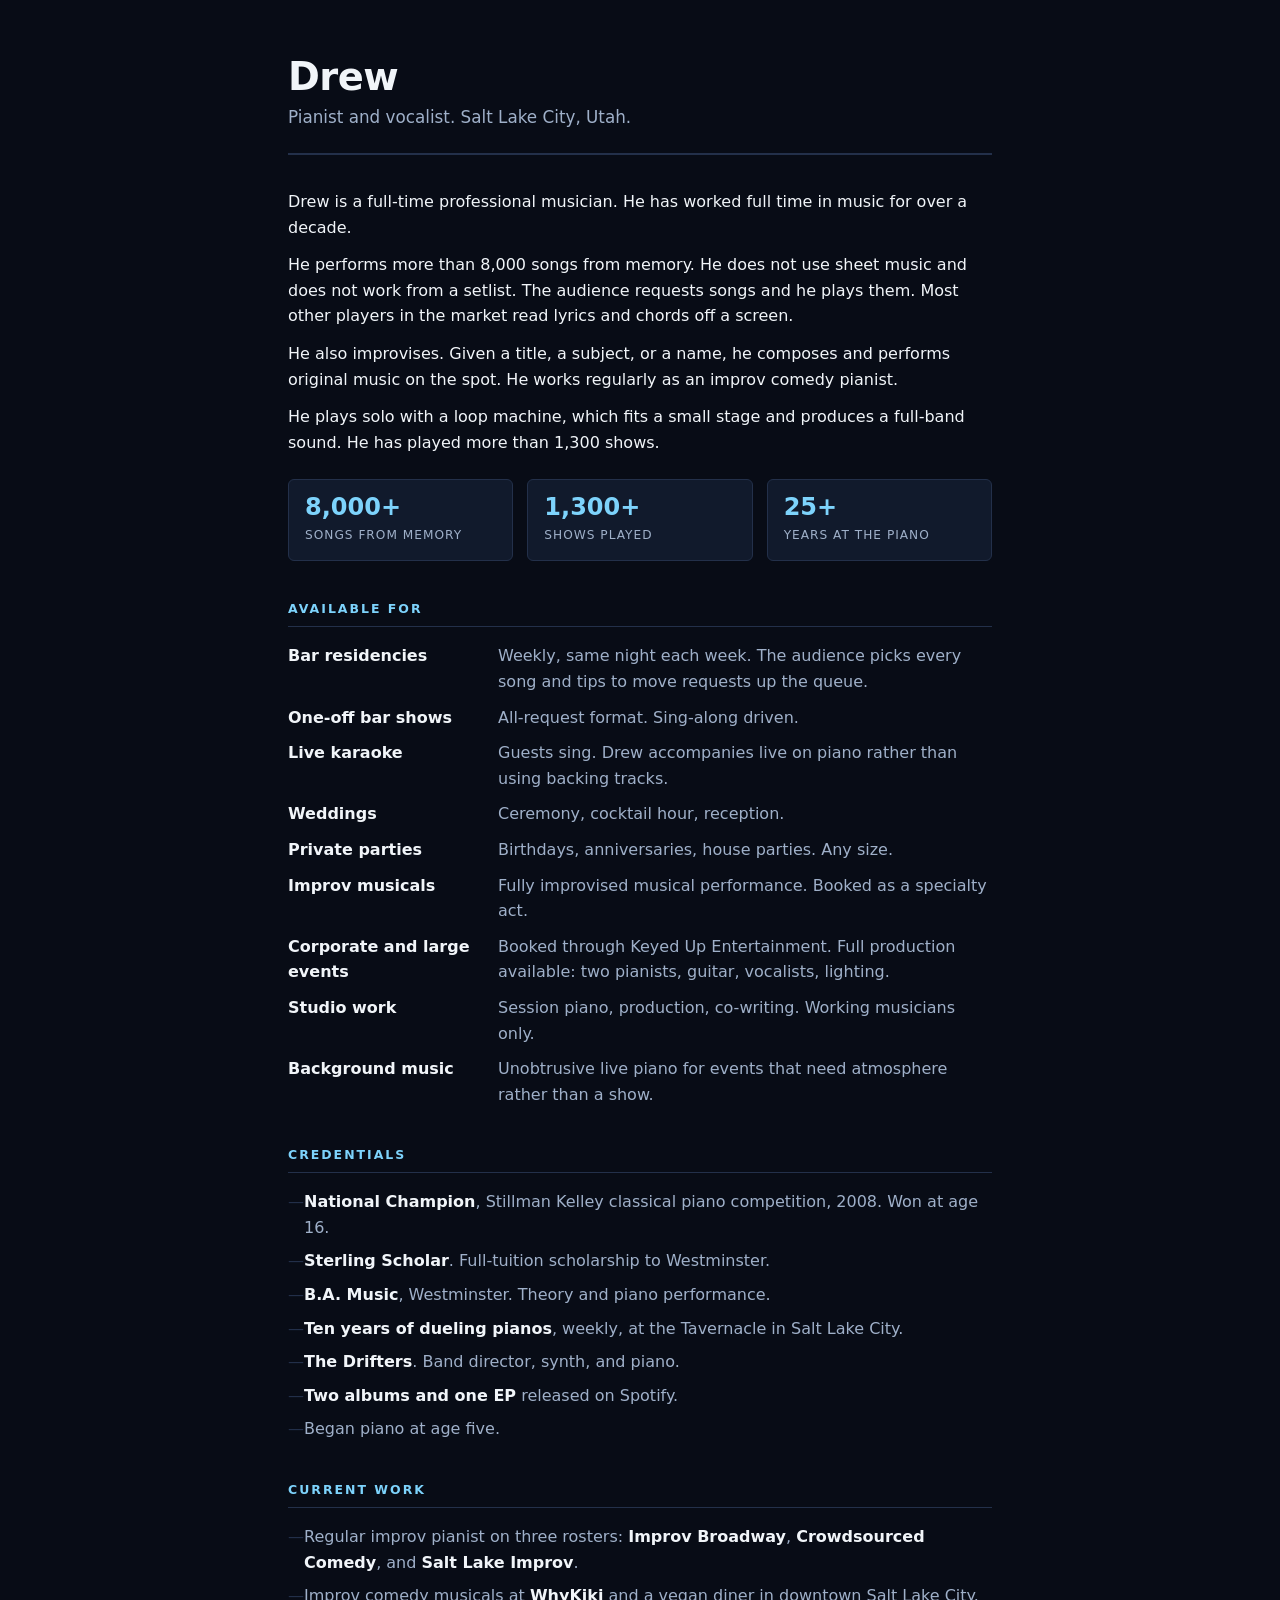
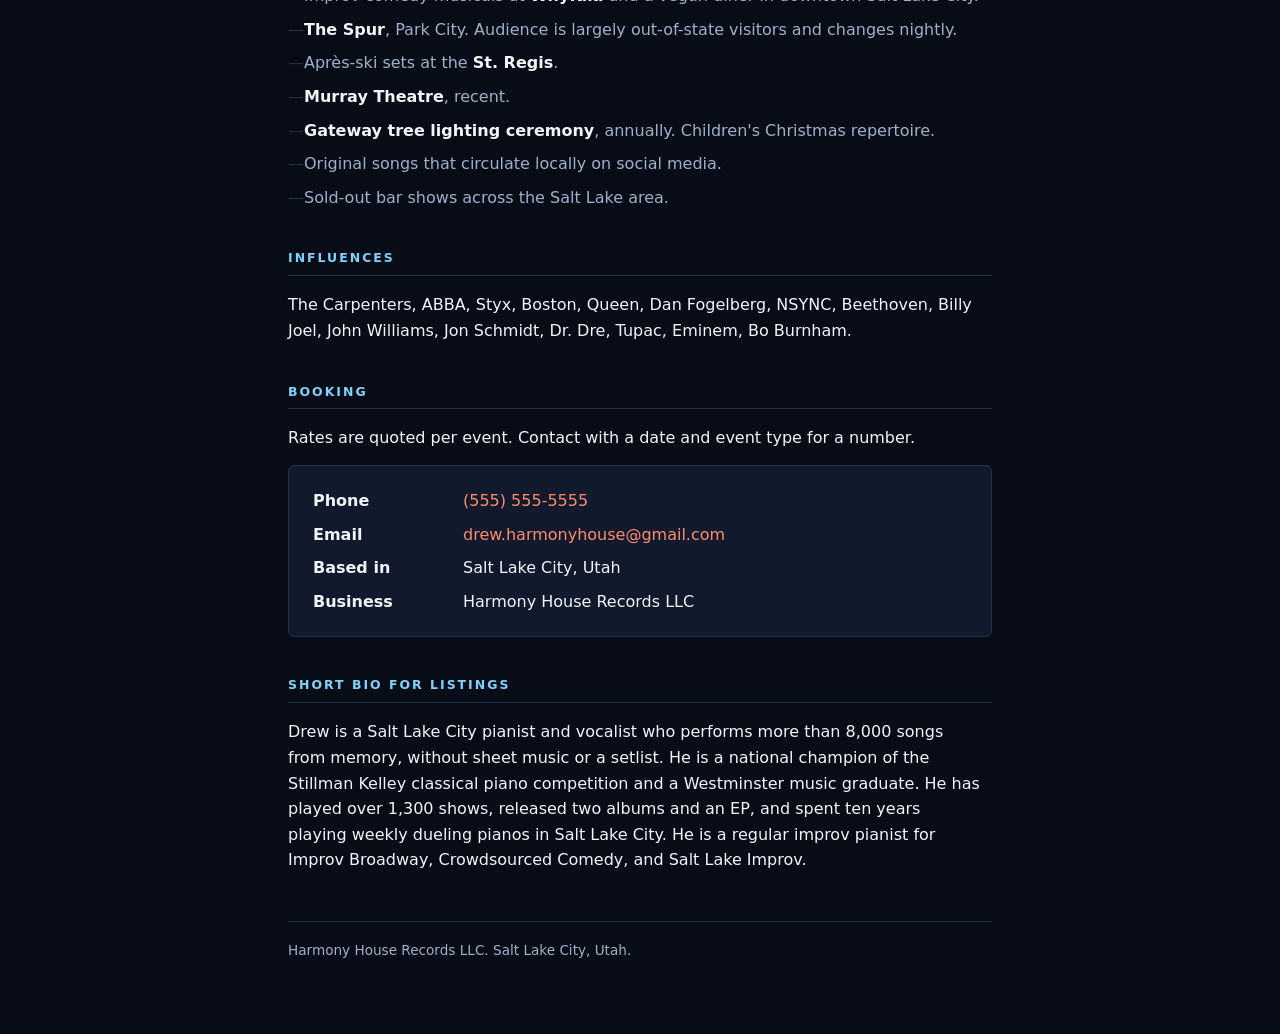
==== bio.html @ 0749ab97 "Add Drew's musician site Static one-page site for booking: hero bio, service cards with expandable d" ====
<!DOCTYPE html>
<html lang="en">
<head>
<meta charset="UTF-8">
<meta name="viewport" content="width=device-width, initial-scale=1.0">
<title>Drew — Pianist and Vocalist, Salt Lake City</title>
<meta name="description" content="Drew is a full-time pianist and vocalist in Salt Lake City. 8,000+ songs from memory, no sheet music. Bar residencies, weddings, private events, live karaoke, improv musicals.">
<style>
  :root {
    --bg: #080c16;
    --surface: #111a2c;
    --line: #23304a;
    --text: #f1f5f9;
    --dim: #9fb0c9;
    --accent: #7dd3fc;
    --action: #ff8a6b;
  }

  * { box-sizing: border-box; margin: 0; padding: 0; }

  body {
    background: var(--bg);
    color: var(--text);
    font-family: ui-sans-serif, system-ui, -apple-system, "Segoe UI", Helvetica, Arial, sans-serif;
    font-size: 16px;
    line-height: 1.6;
    -webkit-font-smoothing: antialiased;
  }

  .sheet {
    max-width: 760px;
    margin: 0 auto;
    padding: 56px 28px 72px;
  }

  header { border-bottom: 2px solid var(--line); padding-bottom: 22px; margin-bottom: 34px; }
  h1 { font-size: 2.4rem; line-height: 1.1; letter-spacing: -0.5px; margin-bottom: 6px; }
  .role { color: var(--dim); font-size: 1.05rem; }

  h2 {
    font-size: 0.78rem;
    text-transform: uppercase;
    letter-spacing: 2px;
    color: var(--accent);
    border-bottom: 1px solid var(--line);
    padding-bottom: 7px;
    margin: 38px 0 16px;
  }

  p { margin-bottom: 12px; max-width: 68ch; }
  p:last-child { margin-bottom: 0; }

  dl { display: grid; grid-template-columns: 190px 1fr; gap: 10px 20px; }
  dt { font-weight: 600; }
  dd { color: var(--dim); }

  ul { list-style: none; }
  li { padding-left: 16px; position: relative; margin-bottom: 8px; color: var(--dim); }
  li::before { content: "—"; position: absolute; left: 0; color: var(--line); }
  li strong { color: var(--text); font-weight: 600; }

  .facts { display: grid; grid-template-columns: repeat(3, 1fr); gap: 14px; margin: 24px 0 0; }
  .fact { background: var(--surface); border: 1px solid var(--line); border-radius: 6px; padding: 14px 16px; }
  .fact b { display: block; font-size: 1.5rem; line-height: 1.1; color: var(--accent); }
  .fact span { font-size: 0.76rem; text-transform: uppercase; letter-spacing: 1px; color: var(--dim); }

  a { color: var(--action); text-decoration: none; border-bottom: 1px solid transparent; }
  a:hover { border-bottom-color: var(--action); }

  .contact { background: var(--surface); border: 1px solid var(--line); border-radius: 6px; padding: 22px 24px; margin-top: 14px; }
  .contact dl { grid-template-columns: 130px 1fr; gap: 8px 20px; }
  .contact dd { color: var(--text); }

  footer { margin-top: 48px; padding-top: 18px; border-top: 1px solid var(--line); color: var(--dim); font-size: 0.85rem; }

  @media (max-width: 620px) {
    .sheet { padding: 36px 20px 56px; }
    h1 { font-size: 1.9rem; }
    dl, .contact dl { grid-template-columns: 1fr; gap: 4px; }
    dt { margin-top: 10px; }
    dt:first-child { margin-top: 0; }
    .facts { grid-template-columns: 1fr; }
  }
</style>
</head>
<body>

<div class="sheet">

  <header>
    <h1>Drew</h1>
    <p class="role">Pianist and vocalist. Salt Lake City, Utah.</p>
  </header>

  <p>Drew is a full-time professional musician. He has worked full time in music for over a decade.</p>

  <p>He performs more than 8,000 songs from memory. He does not use sheet music and does not work from a setlist. The audience requests songs and he plays them. Most other players in the market read lyrics and chords off a screen.</p>

  <p>He also improvises. Given a title, a subject, or a name, he composes and performs original music on the spot. He works regularly as an improv comedy pianist.</p>

  <p>He plays solo with a loop machine, which fits a small stage and produces a full-band sound. He has played more than 1,300 shows.</p>

  <div class="facts">
    <div class="fact"><b>8,000+</b><span>Songs from memory</span></div>
    <div class="fact"><b>1,300+</b><span>Shows played</span></div>
    <div class="fact"><b>25+</b><span>Years at the piano</span></div>
  </div>

  <h2>Available for</h2>
  <dl>
    <dt>Bar residencies</dt>
    <dd>Weekly, same night each week. The audience picks every song and tips to move requests up the queue.</dd>

    <dt>One-off bar shows</dt>
    <dd>All-request format. Sing-along driven.</dd>

    <dt>Live karaoke</dt>
    <dd>Guests sing. Drew accompanies live on piano rather than using backing tracks.</dd>

    <dt>Weddings</dt>
    <dd>Ceremony, cocktail hour, reception.</dd>

    <dt>Private parties</dt>
    <dd>Birthdays, anniversaries, house parties. Any size.</dd>

    <dt>Improv musicals</dt>
    <dd>Fully improvised musical performance. Booked as a specialty act.</dd>

    <dt>Corporate and large events</dt>
    <dd>Booked through Keyed Up Entertainment. Full production available: two pianists, guitar, vocalists, lighting.</dd>

    <dt>Studio work</dt>
    <dd>Session piano, production, co-writing. Working musicians only.</dd>

    <dt>Background music</dt>
    <dd>Unobtrusive live piano for events that need atmosphere rather than a show.</dd>
  </dl>

  <h2>Credentials</h2>
  <ul>
    <li><strong>National Champion</strong>, Stillman Kelley classical piano competition, 2008. Won at age 16.</li>
    <li><strong>Sterling Scholar</strong>. Full-tuition scholarship to Westminster.</li>
    <li><strong>B.A. Music</strong>, Westminster. Theory and piano performance.</li>
    <li><strong>Ten years of dueling pianos</strong>, weekly, at the Tavernacle in Salt Lake City.</li>
    <li><strong>The Drifters</strong>. Band director, synth, and piano.</li>
    <li><strong>Two albums and one EP</strong> released on Spotify.</li>
    <li>Began piano at age five.</li>
  </ul>

  <h2>Current work</h2>
  <ul>
    <li>Regular improv pianist on three rosters: <strong>Improv Broadway</strong>, <strong>Crowdsourced Comedy</strong>, and <strong>Salt Lake Improv</strong>.</li>
    <li>Improv comedy musicals at <strong>WhyKiki</strong> and a vegan diner in downtown Salt Lake City.</li>
    <li><strong>The Spur</strong>, Park City. Audience is largely out-of-state visitors and changes nightly.</li>
    <li>Après-ski sets at the <strong>St. Regis</strong>.</li>
    <li><strong>Murray Theatre</strong>, recent.</li>
    <li><strong>Gateway tree lighting ceremony</strong>, annually. Children's Christmas repertoire.</li>
    <li>Original songs that circulate locally on social media.</li>
    <li>Sold-out bar shows across the Salt Lake area.</li>
  </ul>

  <h2>Influences</h2>
  <p>The Carpenters, ABBA, Styx, Boston, Queen, Dan Fogelberg, NSYNC, Beethoven, Billy Joel, John Williams, Jon Schmidt, Dr. Dre, Tupac, Eminem, Bo Burnham.</p>

  <h2>Booking</h2>
  <p>Rates are quoted per event. Contact with a date and event type for a number.</p>

  <div class="contact">
    <dl>
      <dt>Phone</dt>
      <dd><a href="tel:+15555555555">(555) 555-5555</a></dd>
      <dt>Email</dt>
      <dd><a href="mailto:drew.harmonyhouse@gmail.com">drew.harmonyhouse@gmail.com</a></dd>
      <dt>Based in</dt>
      <dd>Salt Lake City, Utah</dd>
      <dt>Business</dt>
      <dd>Harmony House Records LLC</dd>
    </dl>
  </div>

  <h2>Short bio for listings</h2>
  <p>Drew is a Salt Lake City pianist and vocalist who performs more than 8,000 songs from memory, without sheet music or a setlist. He is a national champion of the Stillman Kelley classical piano competition and a Westminster music graduate. He has played over 1,300 shows, released two albums and an EP, and spent ten years playing weekly dueling pianos in Salt Lake City. He is a regular improv pianist for Improv Broadway, Crowdsourced Comedy, and Salt Lake Improv.</p>

  <footer>
    Harmony House Records LLC. Salt Lake City, Utah.
  </footer>

</div>

</body>
</html>
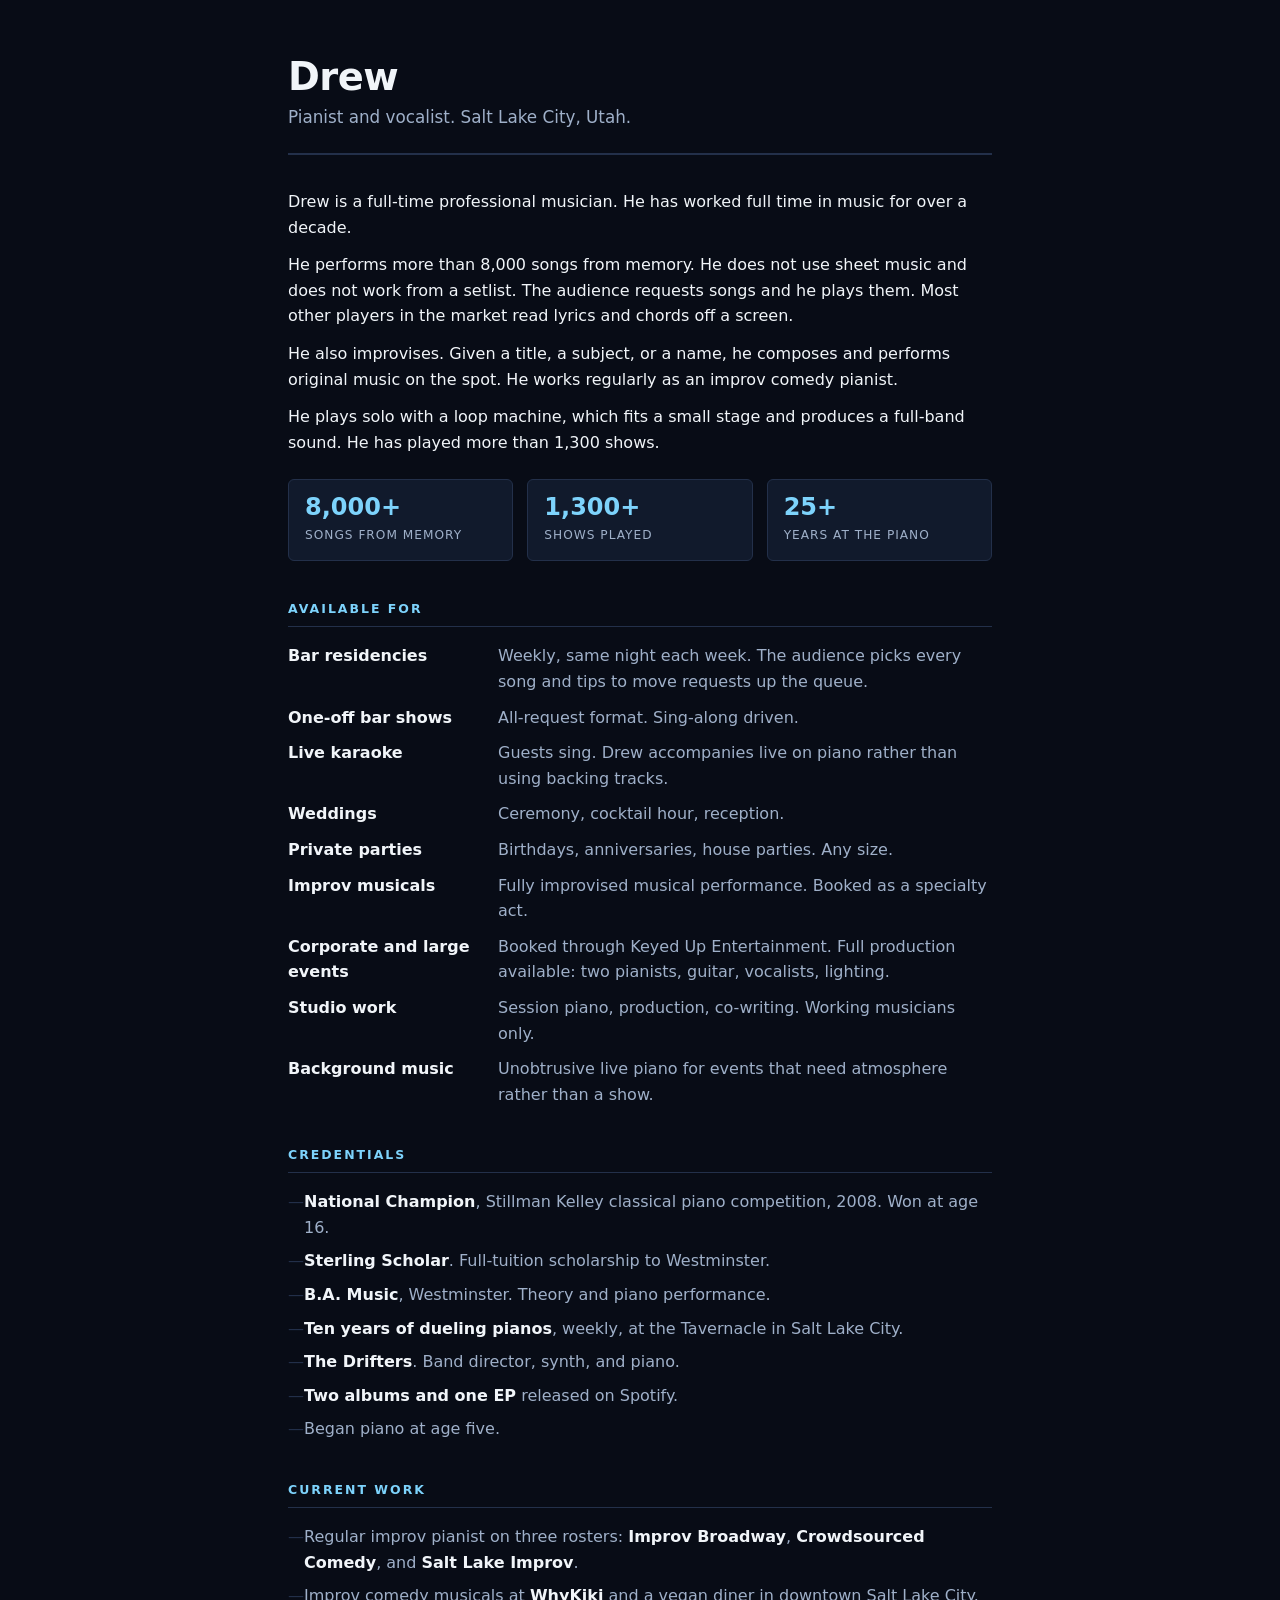
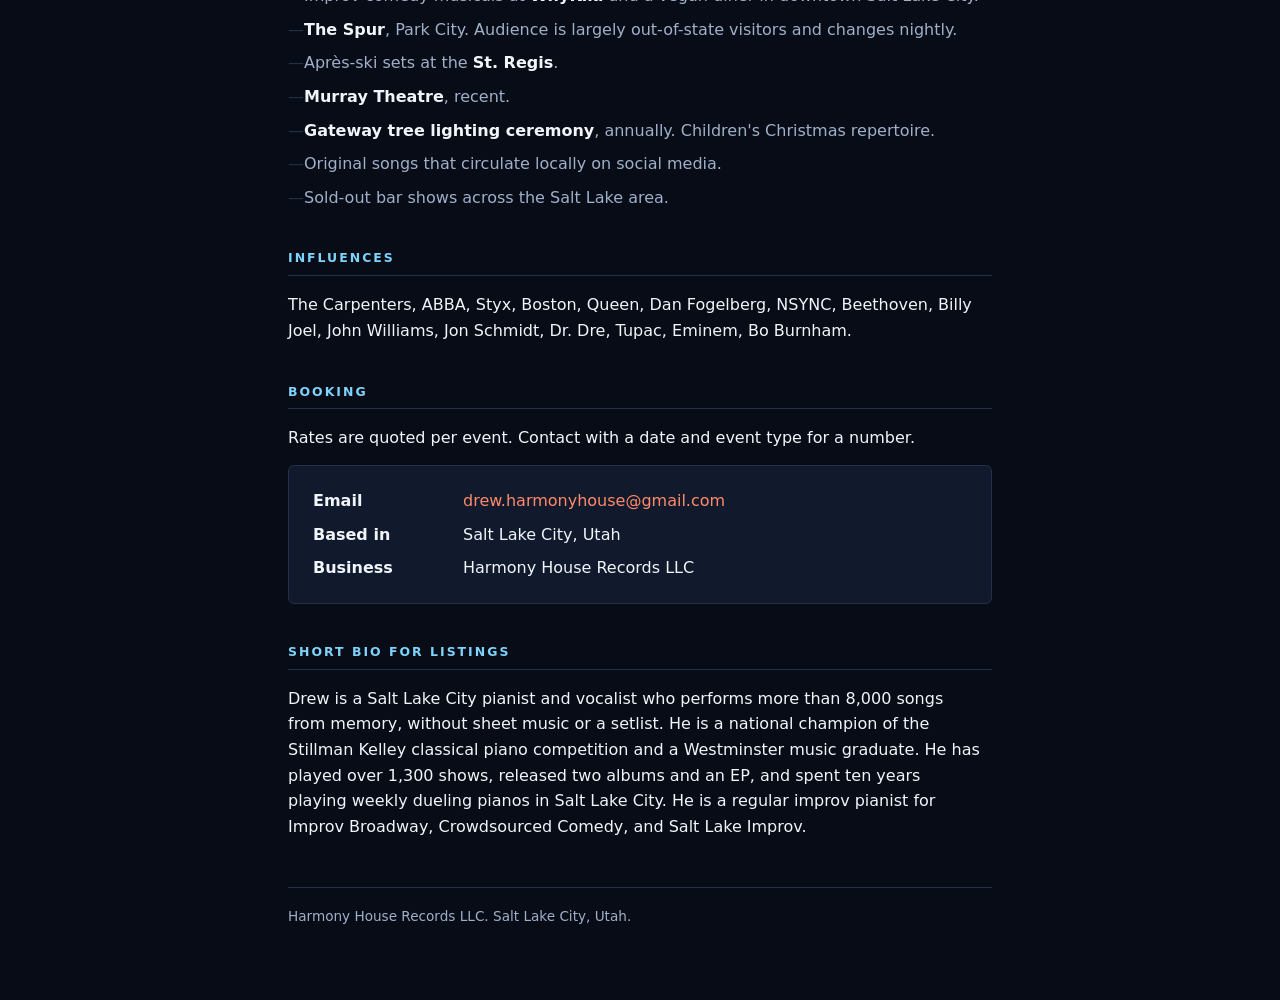
==== commit ac694d16: "Remove placeholder phone number; form and email are the contact path Co-Authored-By: Claude Opus 5 <" ====
--- a/bio.html
+++ b/bio.html
@@ -167,8 +167,6 @@
 
   <div class="contact">
     <dl>
-      <dt>Phone</dt>
-      <dd><a href="tel:+15555555555">(555) 555-5555</a></dd>
       <dt>Email</dt>
       <dd><a href="mailto:drew.harmonyhouse@gmail.com">drew.harmonyhouse@gmail.com</a></dd>
       <dt>Based in</dt>
